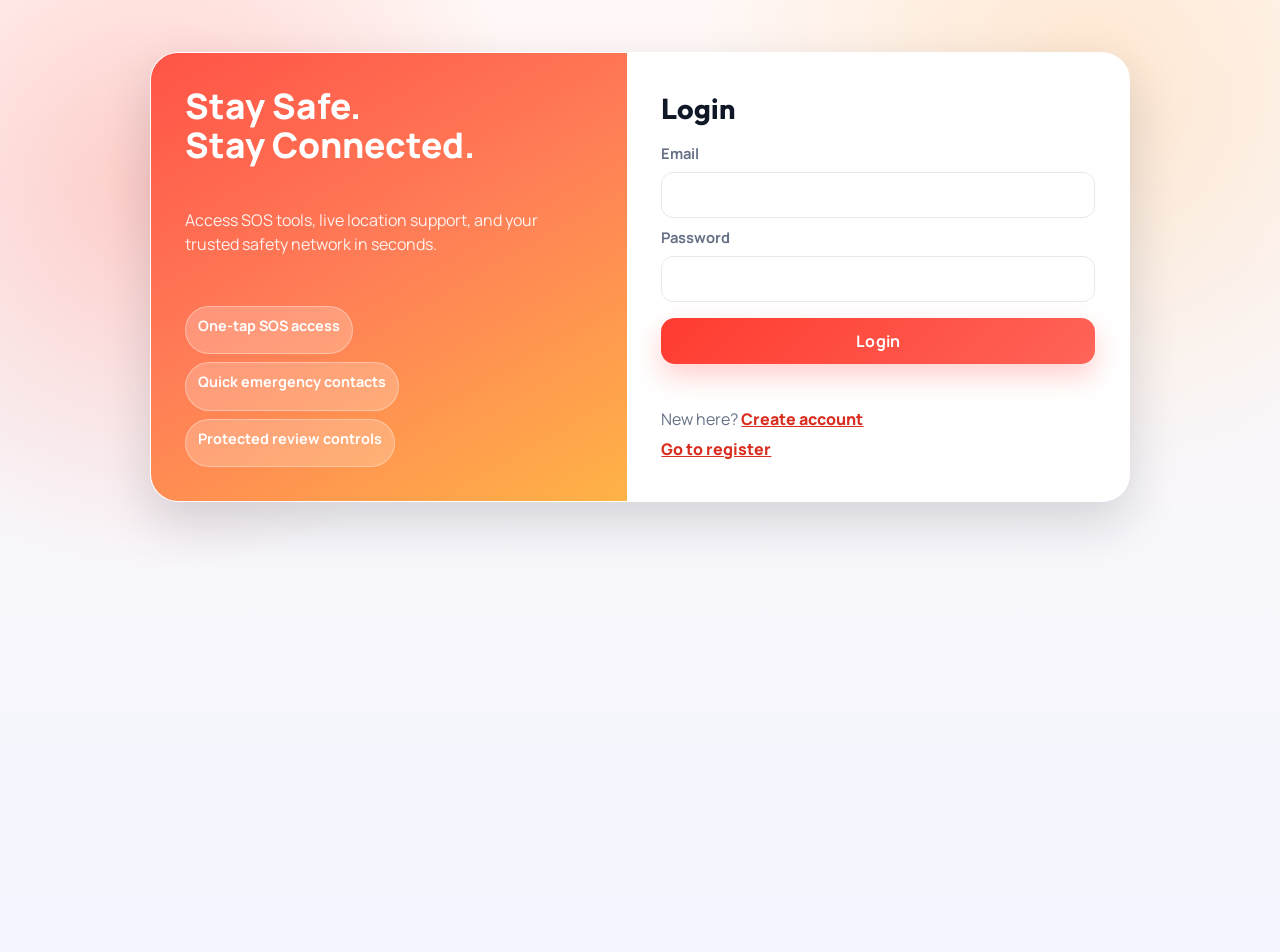
==== brand.html @ 470445c0 "Initial commit" ====
<!DOCTYPE html>
<html lang="en">
<head>
    <meta charset="UTF-8">
    <meta name="viewport" content="width=device-width, initial-scale=1.0">
    <title>Helping-code | Woman Safety Service</title>
    <link rel="stylesheet" href="style.css">
    <style>
        body.brand-page {
            background:
                radial-gradient(circle at 10% 18%, rgba(255, 92, 79, 0.26), transparent 28%),
                radial-gradient(circle at 85% 10%, rgba(255, 176, 84, 0.22), transparent 28%),
                linear-gradient(180deg, #fff8f6 0%, #f3f6ff 100%);
        }

        .brand-stage {
            width: min(100% - 24px, 1080px);
            margin: clamp(16px, 4vh, 36px) auto 28px;
            display: grid;
            grid-template-columns: 1fr;
            border-radius: 28px;
            overflow: hidden;
            border: 1px solid rgba(255, 255, 255, 0.65);
            box-shadow: 0 20px 50px rgba(16, 24, 40, 0.16);
            background: rgba(255, 255, 255, 0.78);
            backdrop-filter: blur(8px);
        }

        .brand-side {
            background: linear-gradient(150deg, #ff5347 0%, #ff7d57 46%, #ffb347 100%);
            color: #fff;
            padding: 24px;
            display: grid;
            gap: 14px;
        }

        .brand-side h1 {
            font-size: clamp(1.5rem, 3vw, 2.2rem);
            line-height: 1.1;
            font-weight: 900;
        }

        .brand-side p {
            color: rgba(255, 255, 255, 0.9);
        }

        .brand-pill-list {
            list-style: none;
            display: grid;
            gap: 8px;
            margin-top: 6px;
        }

        .brand-pill-list li {
            background: rgba(255, 255, 255, 0.22);
            border: 1px solid rgba(255, 255, 255, 0.34);
            border-radius: 999px;
            padding: 8px 12px;
            font-size: 0.9rem;
            font-weight: 700;
            width: fit-content;
        }

        .brand-content {
            background: rgba(255, 255, 255, 0.92);
            padding: 20px;
        }

        .brand-wrap {
            width: 100%;
            margin: 0;
            padding: 0;
        }

        .brand-wrap .brand-hero {
            border-radius: 20px;
            margin-bottom: 14px;
            box-shadow: none;
        }

        .brand-wrap .review-box {
            border-radius: 20px;
            margin-top: 0;
            box-shadow: none;
        }

        @media (min-width: 920px) {
            .brand-stage {
                grid-template-columns: 0.92fr 1.1fr;
                margin-top: 52px;
            }

            .brand-side {
                padding: 34px;
                gap: 18px;
            }

            .brand-content {
                padding: 34px;
            }
        }
    </style>
    <script src="script.js" defer></script>
</head>
<body class="brand-page">
<header>
    <div class="logo">HELPING-CODE</div>
    <div class="top-actions" aria-label="Header actions">
        <a class="menu-icon brand-link" href="index.html">Back to Safety App</a>
        <span id="currentUserLabel" class="menu-icon user-pill"></span>
        <button id="logoutBtn" type="button" class="menu-icon logout-btn">Logout</button>
    </div>
</header>

<section class="brand-stage" aria-label="Brand and review page">
    <aside class="brand-side">
        <h1>Helping-code | Woman Safety Service</h1>
        <p>
            Stay protected with fast SOS support, location sharing, and safety-first tools.
            Your feedback makes this safety platform stronger for every user.
        </p>
        <ul class="brand-pill-list">
            <li>Safe and simple rating flow</li>
            <li>Owner-only review controls</li>
            <li>Reliable emergency-first design</li>
        </ul>
    </aside>

    <div class="brand-content">
        <main class="brand-wrap">
            <section class="brand-hero">
                <h1>Rate Your Experience</h1>
                <p>
                    Share what worked well and what can be improved. Honest reviews help us deliver better safety support.
                </p>
            </section>

            <section class="review-box">
                <h2 class="section-title">Rate Us (5-Star Review System)</h2>
                <div id="starRating" class="stars" aria-label="5 star rating">
                    <span class="star" data-value="1">★</span>
                    <span class="star" data-value="2">★</span>
                    <span class="star" data-value="3">★</span>
                    <span class="star" data-value="4">★</span>
                    <span class="star" data-value="5">★</span>
                </div>

                <textarea id="reviewText" placeholder="Write your review..."></textarea>
                <button id="reviewSubmit">Submit Review</button>
                <button id="cancelEditReview" hidden>Cancel Edit</button>

                <p id="reviewSummary" class="review-summary">No reviews yet.</p>
                <ul id="reviewList" class="review-list"></ul>
            </section>
        </main>
    </div>
</section>
</body>
</html>
---- style.css ----
@import url("https://fonts.googleapis.com/css2?family=Manrope:wght@500;700;800&family=Outfit:wght@600;700;800;900&display=swap");

:root {
	--primary-red: #ff3b30;
	--primary-red-dark: #d92d20;
	--bg: #f4f6fb;
	--surface: #ffffff;
	--surface-muted: #f7f8fc;
	--text: #101828;
	--text-soft: #667085;
	--border: #e6e8f0;
	--shadow-sm: 0 8px 20px rgba(16, 24, 40, 0.06);
	--shadow-md: 0 18px 50px rgba(16, 24, 40, 0.12);
	--shadow-btn: 0 12px 28px rgba(255, 59, 48, 0.24);
	--radius-lg: 24px;
	--radius-md: 18px;
	--radius-sm: 12px;
}

* {
	box-sizing: border-box;
	margin: 0;
	padding: 0;
	font-family: "Manrope", "Segoe UI", sans-serif;
}

html {
	scroll-behavior: smooth;
}

body {
	min-height: 100vh;
	background:
		radial-gradient(circle at top left, rgba(255, 59, 48, 0.12), transparent 26%),
		radial-gradient(circle at top right, rgba(255, 179, 71, 0.14), transparent 28%),
		linear-gradient(180deg, #fbfcff 0%, var(--bg) 100%);
	color: var(--text);
	line-height: 1.5;
	-webkit-font-smoothing: antialiased;
	text-rendering: optimizeLegibility;
}

button,
input,
textarea {
	font: inherit;
}

button {
	border: none;
	cursor: pointer;
}

a {
	color: inherit;
	text-decoration: none;
}

button:focus-visible,
a:focus-visible,
input:focus-visible,
textarea:focus-visible {
	outline: 3px solid rgba(255, 59, 48, 0.28);
	outline-offset: 2px;
}

header {
	position: sticky;
	top: 0;
	z-index: 100;
	display: flex;
	justify-content: center;
	align-items: center;
	flex-wrap: wrap;
	gap: 16px;
	padding: 16px clamp(16px, 4vw, 28px);
	background: rgba(255, 255, 255, 0.82);
	backdrop-filter: blur(16px);
	border-bottom: 1px solid rgba(230, 232, 240, 0.9);
}

.logo {
	font-size: 1.15rem;
	font-family: "Outfit", sans-serif;
	font-weight: 900;
	letter-spacing: 0.08em;
	color: var(--primary-red);
	width: 100%;
	text-align: center;
}

.menu-icon {
	display: inline-flex;
	align-items: center;
	justify-content: center;
	min-height: 42px;
	padding: 0 16px;
	border-radius: 999px;
	background: linear-gradient(135deg, var(--primary-red), #ff6a5f);
	color: #fff;
	font-size: 0.9rem;
	font-weight: 700;
	box-shadow: 0 8px 20px rgba(255, 59, 48, 0.22);
	transition: transform 0.2s ease, box-shadow 0.2s ease, filter 0.2s ease;
}

.menu-icon:hover {
	transform: translateY(-1px);
	box-shadow: 0 12px 24px rgba(255, 59, 48, 0.25);
}

.menu-icon:active {
	transform: translateY(0);
}

.top-actions {
	display: inline-flex;
	align-items: center;
	gap: 10px;
	padding: 8px;
	border-radius: 999px;
	background: rgba(255, 255, 255, 0.68);
	border: 1px solid rgba(230, 232, 240, 0.95);
	box-shadow: 0 10px 24px rgba(16, 24, 40, 0.08);
}

.brand-link {
	background: linear-gradient(135deg, #ff5a4e, #ff826f);
	box-shadow: 0 10px 20px rgba(255, 90, 78, 0.28);
}

.user-pill {
	background: linear-gradient(135deg, #fffaf8, #fff3ee);
	color: #9a3412;
	border: 1px solid rgba(255, 140, 120, 0.4);
	box-shadow: none;
	font-weight: 800;
	max-width: 260px;
	overflow: hidden;
	text-overflow: ellipsis;
	white-space: nowrap;
}

.logout-btn {
	background: linear-gradient(135deg, #111827, #334155);
	color: #fff;
	box-shadow: 0 10px 20px rgba(15, 23, 42, 0.28);
}

.container,
.brand-wrap {
	width: min(100%, 920px);
	margin: 0 auto;
	padding: 24px clamp(16px, 4vw, 28px) 36px;
}

.container > *,
.brand-wrap > * {
	animation: rise-in 0.45s ease both;
}

.container > *:nth-child(2),
.brand-wrap > *:nth-child(2) {
	animation-delay: 0.08s;
}

.container > *:nth-child(3),
.brand-wrap > *:nth-child(3) {
	animation-delay: 0.14s;
}

.sos-container,
.contacts-section,
.review-box,
.brand-hero,
.card {
	background: var(--surface);
	border: 1px solid rgba(230, 232, 240, 0.9);
	box-shadow: var(--shadow-sm);
}

.sos-container,
.contacts-section,
.review-box,
.brand-hero {
	border-radius: var(--radius-lg);
	padding: 24px;
}

.sos-container {
	text-align: center;
	margin-bottom: 18px;
}

.sos-shell {
	display: grid;
	justify-items: center;
	gap: 10px;
	margin-bottom: 18px;
}

.sos-button {
	position: relative;
	width: clamp(180px, 44vw, 220px);
	height: clamp(180px, 44vw, 220px);
	display: grid;
	place-items: center;
	border-radius: 50%;
	background: radial-gradient(circle at 35% 30%, #ff6a5f 0%, var(--primary-red) 45%, var(--primary-red-dark) 100%);
	border: 10px solid rgba(255, 59, 48, 0.12);
	color: #fff;
	font-size: 2rem;
	font-weight: 900;
	letter-spacing: 0.08em;
	box-shadow: 0 20px 45px rgba(255, 59, 48, 0.28);
	overflow: hidden;
	isolation: isolate;
	transition: transform 0.18s ease, box-shadow 0.18s ease;
}

.sos-button:hover {
	transform: translateY(-1px);
	box-shadow: 0 24px 48px rgba(255, 59, 48, 0.3);
}

.sos-button:active {
	transform: scale(0.97);
}

.sos-button-label {
	position: relative;
	z-index: 2;
}

.sos-progress {
	--sos-progress: 0%;
	position: absolute;
	inset: 0;
	border-radius: 50%;
	background: conic-gradient(rgba(255, 255, 255, 0.98) var(--sos-progress), rgba(255, 255, 255, 0.12) 0);
	mask: radial-gradient(circle, transparent 60%, #000 61%);
	-webkit-mask: radial-gradient(circle, transparent 60%, #000 61%);
	opacity: 0;
	transition: opacity 0.2s ease;
	z-index: 1;
}

.sos-button.is-holding .sos-progress {
	opacity: 1;
}

.sos-hint,
.sos-status,
.location-text,
.input-error,
.review-summary,
.fake-call-subtitle,
.call-modal-number,
.call-modal-name {
	font-size: 0.95rem;
	color: var(--text-soft);
}

.sos-status {
	min-height: 1.4em;
	font-weight: 700;
	color: var(--primary-red-dark);
}

#locationBtn,
#saveContact,
#fakeCallBtn,
#endOutgoingCallBtn,
#reviewSubmit,
.auth-page button,
.accept-btn,
.decline-btn,
.end-call-btn {
	display: inline-flex;
	align-items: center;
	justify-content: center;
	gap: 8px;
	min-height: 46px;
	padding: 0 18px;
	border-radius: 14px;
	font-weight: 700;
	letter-spacing: 0.01em;
	transition: transform 0.2s ease, box-shadow 0.2s ease, opacity 0.16s ease, filter 0.2s ease;
}

#locationBtn,
#saveContact,
#fakeCallBtn,
#endOutgoingCallBtn,
#reviewSubmit,
.auth-page button {
	background: linear-gradient(135deg, var(--primary-red), #ff6458);
	color: #fff;
	box-shadow: var(--shadow-btn);
}

#locationBtn:hover,
#saveContact:hover,
#fakeCallBtn:hover,
#endOutgoingCallBtn:hover,
#reviewSubmit:hover,
.auth-page button:hover,
.accept-btn:hover,
.decline-btn:hover,
.end-call-btn:hover {
	transform: translateY(-1px) scale(1.01);
}

#locationBtn:active,
#saveContact:active,
#fakeCallBtn:active,
#endOutgoingCallBtn:active,
#reviewSubmit:active,
.auth-page button:active,
.accept-btn:active,
.decline-btn:active,
.end-call-btn:active {
	transform: translateY(0) scale(0.99);
}

button:disabled {
	opacity: 0.72;
	cursor: not-allowed;
}

button.is-loading {
	position: relative;
	color: transparent !important;
	pointer-events: none;
}

button.is-loading::after {
	content: "";
	position: absolute;
	width: 18px;
	height: 18px;
	border-radius: 50%;
	border: 2px solid rgba(255, 255, 255, 0.45);
	border-top-color: rgba(255, 255, 255, 0.98);
	animation: spin 0.8s linear infinite;
}

#locationBtn {
	margin-bottom: 10px;
}

.location-text {
	max-width: 560px;
	margin: 0 auto;
	padding: 14px 16px;
	border: 1px solid rgba(230, 232, 240, 0.95);
	border-radius: 16px;
	background: linear-gradient(180deg, #fff, #fbfcff);
	box-shadow: inset 0 1px 0 rgba(255, 255, 255, 0.75);
	word-break: break-word;
}

.location-text a {
	color: var(--primary-red-dark);
	font-weight: 700;
	text-decoration: underline;
}

.features-grid {
	display: grid;
	grid-template-columns: 1fr;
	gap: 16px;
	margin: 18px 0 26px;
}

.card {
	padding: 20px;
	border-radius: var(--radius-md);
	text-align: center;
	background: linear-gradient(180deg, #fff, #fbfcff);
}

.card h3 {
	margin-top: 10px;
	font-size: 0.95rem;
	font-weight: 700;
}

.section-title {
	margin-bottom: 16px;
	font-size: 1.15rem;
	font-weight: 800;
	color: var(--text);
}

.contacts-section {
	margin-bottom: 18px;
}

#contactNameInput,
#contactInput,
#reviewText {
	width: 100%;
	border: 1px solid var(--border);
	border-radius: 14px;
	background: #fff;
	color: var(--text);
	box-shadow: inset 0 1px 2px rgba(16, 24, 40, 0.03);
}

#contactNameInput,
#contactInput {
	padding: 13px 14px;
	margin-bottom: 10px;
}

.input-error {
	min-height: 1.2em;
	margin-bottom: 10px;
	font-weight: 700;
	color: var(--primary-red-dark);
}

#saveContact {
	margin-bottom: 12px;
}

#contactList,
.review-list {
	list-style: none;
	display: grid;
	gap: 12px;
}

#contactList {
	margin-bottom: 12px;
}

#contactList li {
	display: flex;
	justify-content: space-between;
	align-items: center;
	gap: 12px;
	padding: 14px;
	border: 1px solid var(--border);
	border-radius: 16px;
	background: linear-gradient(180deg, #fff, #fbfcff);
}

#contactList li > span:first-child {
	display: grid;
	gap: 2px;
}

#contactList li > span:last-child {
	display: inline-flex;
	align-items: center;
	gap: 8px;
}

#contactList li button,
.contact-row a,
.call-modal-card button,
.fake-call-panel button {
	min-height: 40px;
	padding: 0 12px;
	border-radius: 12px;
	font-weight: 700;
}

#contactList li button {
	background: #f3f4f6;
	color: var(--text);
}

#contactList li button:hover {
	background: #e9ecf3;
}

.contact-row {
	display: flex;
	justify-content: space-between;
	align-items: center;
	gap: 12px;
	padding: 14px;
	border-radius: 16px;
	background: #fdfdfd;
	border: 1px solid var(--border);
}

.contact-info b {
	display: block;
	font-size: 1rem;
}

.contact-info span {
	font-size: 0.9rem;
	color: var(--text-soft);
}

.call-icon {
	display: inline-flex;
	align-items: center;
	justify-content: center;
	width: 42px;
	height: 42px;
	border-radius: 12px;
	background: rgba(52, 199, 89, 0.12);
	color: #1f9d52;
	font-size: 1.1rem;
}

#fakeCallBtn {
	margin: 4px 0 18px;
}

.guardian-section {
	margin-bottom: 18px;
	padding: 20px;
	border-radius: var(--radius-lg);
	background: var(--surface);
	border: 1px solid var(--border);
	box-shadow: var(--shadow-sm);
}

.guardian-description {
	color: var(--text-soft);
	font-size: 0.92rem;
	margin-bottom: 16px;
}

.guardian-toggle-row {
	display: flex;
	align-items: center;
	gap: 12px;
	margin-bottom: 16px;
	flex-wrap: wrap;
}

.switch {
	position: relative;
	display: inline-block;
	width: 46px;
	height: 26px;
	flex-shrink: 0;
}

.switch input {
	opacity: 0;
	width: 0;
	height: 0;
}

.switch-slider {
	position: absolute;
	inset: 0;
	background: #d0d5dd;
	border-radius: 999px;
	cursor: pointer;
	transition: background 0.2s ease;
}

.switch-slider::before {
	content: "";
	position: absolute;
	width: 20px;
	height: 20px;
	left: 3px;
	top: 3px;
	background: #fff;
	border-radius: 50%;
	transition: transform 0.2s ease;
	box-shadow: var(--shadow-sm);
}

.switch input:checked + .switch-slider {
	background: var(--primary-red);
}

.switch input:checked + .switch-slider::before {
	transform: translateX(20px);
}

.guardian-status {
	margin-left: auto;
	padding: 4px 12px;
	border-radius: 999px;
	font-size: 0.8rem;
	font-weight: 800;
}

.guardian-status--neutral {
	background: #f1f2f6;
	color: var(--text-soft);
}

.guardian-status--loading {
	background: rgba(255, 179, 71, 0.16);
	color: #b25e09;
}

.guardian-status--active {
	background: rgba(52, 199, 89, 0.14);
	color: #1f9d52;
}

.guardian-status--error {
	background: rgba(255, 59, 48, 0.14);
	color: var(--primary-red-dark);
}

.guardian-codeword-row {
	display: grid;
	gap: 8px;
	margin-bottom: 6px;
}

.guardian-codeword-row label {
	font-size: 0.85rem;
	font-weight: 700;
	color: var(--text-soft);
}

#guardianCodeWord {
	width: 100%;
	padding: 13px 14px;
	border: 1px solid var(--border);
	border-radius: 14px;
	background: #fff;
	color: var(--text);
}

#guardianSaveCodeWord {
	justify-self: start;
	min-height: 40px;
	padding: 0 16px;
	border-radius: 12px;
	font-weight: 700;
	background: #f3f4f6;
	color: var(--text);
}

#guardianSaveCodeWord:hover {
	background: #e9ecf3;
}

.guardian-feedback {
	min-height: 1.2em;
	font-size: 0.85rem;
	font-weight: 700;
	color: #1f9d52;
	margin-bottom: 10px;
}

.guardian-privacy-note {
	font-size: 0.78rem;
	color: var(--text-soft);
	border-top: 1px dashed var(--border);
	padding-top: 10px;
}

.failsafe-modal {
	position: fixed;
	inset: 0;
	padding: 20px;
	display: flex;
	align-items: center;
	justify-content: center;
	background: rgba(10, 13, 20, 0.72);
	backdrop-filter: blur(14px);
	z-index: 1200;
}

.failsafe-modal[hidden] {
	display: none;
}

.failsafe-card {
	width: min(100%, 380px);
	border-radius: 28px;
	box-shadow: var(--shadow-md);
	background: linear-gradient(180deg, #ffffff, #f8fafc);
	border: 1px solid rgba(230, 232, 240, 0.96);
	padding: 28px 22px;
	text-align: center;
}

.failsafe-label {
	font-size: 0.78rem;
	font-weight: 800;
	letter-spacing: 0.14em;
	text-transform: uppercase;
	color: var(--primary-red-dark);
	margin-bottom: 10px;
}

.failsafe-card h3 {
	font-size: 1.35rem;
	font-weight: 900;
	color: var(--text);
	margin-bottom: 8px;
}

.failsafe-reason {
	color: var(--text-soft);
	font-size: 0.92rem;
	margin-bottom: 18px;
}

.failsafe-countdown {
	display: flex;
	flex-direction: column;
	align-items: center;
	gap: 4px;
	margin-bottom: 20px;
}

#failsafeCountdownValue {
	font-size: 3rem;
	font-weight: 900;
	color: var(--primary-red-dark);
	line-height: 1;
}

.failsafe-countdown-unit {
	font-size: 0.8rem;
	color: var(--text-soft);
}

.failsafe-hint {
	font-size: 0.85rem;
	color: var(--text-soft);
	margin-bottom: 16px;
}

.failsafe-cancel-btn {
	width: 100%;
	min-height: 48px;
	border-radius: 14px;
	font-weight: 800;
	background: linear-gradient(135deg, #1f9d52, #34c759);
	color: #fff;
}

.call-modal,
.fake-call-screen {
	position: fixed;
	inset: 0;
	padding: 20px;
	display: flex;
	align-items: center;
	justify-content: center;
	background: rgba(10, 13, 20, 0.62);
	backdrop-filter: blur(14px);
	opacity: 0;
	visibility: hidden;
	pointer-events: none;
	transition: opacity 0.22s ease, visibility 0.22s ease;
	z-index: 1100;
}

.call-modal.visible,
.fake-call-screen.visible {
	opacity: 1;
	visibility: visible;
	pointer-events: auto;
}

.call-modal-card,
.fake-call-panel {
	width: min(100%, 380px);
	border-radius: 28px;
	box-shadow: var(--shadow-md);
	transform: translateY(20px) scale(0.96);
	opacity: 0;
	transition: transform 0.22s ease, opacity 0.22s ease;
	pointer-events: auto;
}

.call-modal.visible .call-modal-card,
.fake-call-screen.visible .fake-call-panel {
	transform: translateY(0) scale(1);
	opacity: 1;
}

.call-modal-card {
	background: linear-gradient(180deg, #ffffff, #f8fafc);
	border: 1px solid rgba(230, 232, 240, 0.96);
	padding: 24px 22px;
	text-align: center;
}

.call-modal-label {
	font-size: 0.78rem;
	font-weight: 800;
	letter-spacing: 0.18em;
	text-transform: uppercase;
	color: var(--primary-red-dark);
	margin-bottom: 10px;
}

.call-modal-card h3 {
	font-size: 1.45rem;
	font-weight: 900;
	color: var(--text);
	margin-bottom: 8px;
}

.call-modal-name {
	font-size: 1.05rem;
	font-weight: 800;
	color: var(--text);
	margin-bottom: 4px;
}

.call-modal-number {
	margin-bottom: 18px;
}

#endOutgoingCallBtn {
	width: 100%;
	background: linear-gradient(135deg, var(--primary-red-dark), #ff4d43);
	color: #fff;
}

.fake-call-panel {
	background: linear-gradient(180deg, #10151f 0%, #0b0f16 100%);
	border: 1px solid rgba(255, 255, 255, 0.08);
	padding: 28px 22px;
	text-align: center;
	color: #fff;
}

.fake-call-label {
	font-size: 0.8rem;
	font-weight: 800;
	letter-spacing: 0.18em;
	text-transform: uppercase;
	color: #ff8f87;
	margin-bottom: 12px;
}

.fake-call-panel h2 {
	font-size: 1.95rem;
	font-weight: 900;
	margin-bottom: 8px;
}

.fake-call-subtitle {
	color: rgba(255, 255, 255, 0.76);
	margin-bottom: 22px;
}

.fake-call-actions,
.active-call-state {
	display: grid;
	gap: 12px;
}

.accept-btn {
	background: linear-gradient(135deg, #2ecc71, #1aa55a);
	color: #fff;
}

.decline-btn {
	background: rgba(255, 255, 255, 0.12);
	color: #fff;
	border: 1px solid rgba(255, 255, 255, 0.14);
}

.end-call-btn {
	background: linear-gradient(135deg, #ff5d52, #d92d20);
	color: #fff;
}

#incomingCallActions {
	grid-template-columns: repeat(2, minmax(0, 1fr));
}

#activeCallState {
	margin-top: 6px;
	justify-items: center;
	color: rgba(255, 255, 255, 0.88);
}

.review-box {
	margin-top: 18px;
	border-radius: var(--radius-lg);
}

.stars {
	display: flex;
	gap: 8px;
	margin: 14px 0 16px;
	font-size: 1.7rem;
}

.star {
	cursor: pointer;
	color: #c8cfda;
	transition: transform 0.15s ease, color 0.15s ease;
	user-select: none;
}

.star.active {
	color: #ffb400;
	transform: translateY(-1px) scale(1.05);
}

#reviewText {
	min-height: 110px;
	padding: 14px;
	resize: vertical;
	margin-bottom: 12px;
}

.review-summary {
	margin-top: 14px;
	font-weight: 800;
	color: var(--primary-red-dark);
}

.review-item {
	padding: 10px;
	border-radius: 14px;
	background: #fff5e6;
	border: 1px solid #ffe0ad;
	color: #6b4d00;
}

.review-item p {
	margin: 0;
}

.review-actions {
	display: flex;
	gap: 8px;
	margin-top: 10px;
}

.review-edit-btn,
.review-delete-btn,
#cancelEditReview {
	min-height: 38px;
	padding: 0 12px;
	border-radius: 10px;
	font-weight: 700;
}

.review-edit-btn {
	background: #edf2ff;
	color: #1d4ed8;
}

.review-delete-btn {
	background: #fee2e2;
	color: #b42318;
}

#cancelEditReview {
	margin-left: 10px;
	background: #f3f4f6;
	color: #374151;
}

.brand-page {
	min-height: 100vh;
	background:
		radial-gradient(circle at top left, rgba(255, 59, 48, 0.1), transparent 26%),
		linear-gradient(180deg, #fff8f7 0%, #f4f6fb 100%);
	padding-bottom: 28px;
}

.brand-hero h1 {
	font-size: clamp(1.6rem, 3vw, 2.1rem);
	margin-bottom: 12px;
	color: var(--text);
}

.brand-hero p {
	color: var(--text-soft);
	font-size: 1rem;
}

.review-list {
	margin-top: 14px;
}

.auth-page {
	width: min(100% - 24px, 460px);
	margin: clamp(22px, 8vh, 70px) auto;
	padding: 24px;
	border-radius: 22px;
	background: var(--surface);
	border: 1px solid rgba(230, 232, 240, 0.92);
	box-shadow: var(--shadow-md);
	animation: rise-in 0.45s ease both;
}

.auth-page h1 {
	font-family: "Outfit", sans-serif;
	font-size: 1.8rem;
	margin-bottom: 14px;
}

.auth-page form {
	display: grid;
	gap: 8px;
	margin-bottom: 12px;
}

.auth-page label {
	font-size: 0.92rem;
	font-weight: 700;
	color: var(--text-soft);
}

.auth-page input {
	min-height: 46px;
	padding: 0 14px;
	border: 1px solid var(--border);
	border-radius: 12px;
	background: #fff;
}

.auth-page button {
	margin-top: 8px;
}

#authMessage {
	min-height: 1.2em;
	margin: 6px 0 8px;
	font-weight: 700;
	color: var(--primary-red-dark);
}

.auth-page p {
	color: var(--text-soft);
	margin: 6px 0;
}

.auth-page a {
	color: var(--primary-red-dark);
	font-weight: 800;
	text-decoration: underline;
}

@keyframes spin {
	to {
		transform: rotate(360deg);
	}
}

@keyframes rise-in {
	from {
		opacity: 0;
		transform: translateY(12px);
	}

	to {
		opacity: 1;
		transform: translateY(0);
	}
}

@media (min-width: 721px) {
	header {
		justify-content: space-between;
		flex-wrap: nowrap;
	}

	.logo {
		width: auto;
		text-align: left;
	}

	.features-grid {
		grid-template-columns: repeat(2, minmax(0, 1fr));
	}

	.top-actions {
		margin-left: auto;
	}
}

@media (max-width: 720px) {
	header {
		gap: 10px;
	}

	.menu-icon {
		min-height: 40px;
		font-size: 0.82rem;
		padding: 0 12px;
	}

	.top-actions {
		width: 100%;
		justify-content: center;
		flex-wrap: wrap;
		border-radius: 18px;
		padding: 8px;
	}

	.user-pill {
		max-width: 100%;
	}

	.container,
	.brand-wrap {
		padding-inline: 14px;
	}

	.sos-container,
	.contacts-section,
	.review-box,
	.brand-hero {
		padding: 18px;
		border-radius: 20px;
	}

	#contactList li {
		flex-direction: column;
		align-items: stretch;
	}

	#contactList li > span:last-child {
		justify-content: flex-end;
	}

	#incomingCallActions {
		grid-template-columns: 1fr;
	}

	.call-modal-card,
	.fake-call-panel {
		width: 100%;
		border-radius: 24px;
	}
}
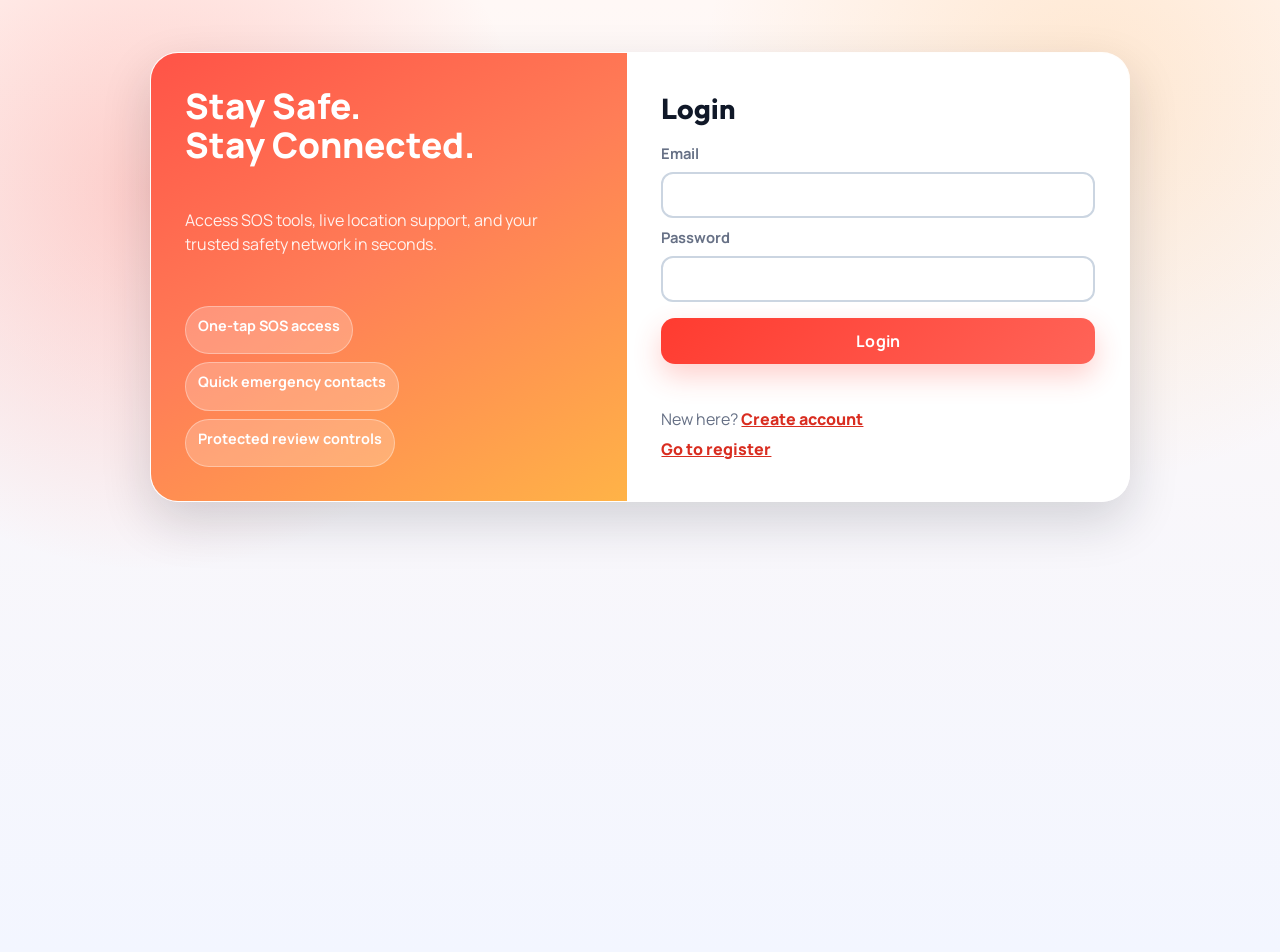
==== commit e92bd0e9: "Fix SOS hold, CORB deployment, and console output" ====
--- a/brand.html
+++ b/brand.html
@@ -4,7 +4,7 @@
     <meta charset="UTF-8">
     <meta name="viewport" content="width=device-width, initial-scale=1.0">
     <title>Helping-code | Woman Safety Service</title>
-    <link rel="stylesheet" href="style.css">
+    <link rel="stylesheet" href="style.css?v=20261007">
     <style>
         body.brand-page {
             background:
@@ -100,7 +100,7 @@
             }
         }
     </style>
-    <script src="script.js" defer></script>
+    <script src="script.js?v=20261007" defer></script>
 </head>
 <body class="brand-page">
 <header>
--- a/style.css
+++ b/style.css
@@ -1,5 +1,14 @@
 @import url("https://fonts.googleapis.com/css2?family=Manrope:wght@500;700;800&family=Outfit:wght@600;700;800;900&display=swap");
 
+/* Performance optimizations */
+@media (prefers-reduced-motion: reduce) {
+	* {
+		animation-duration: 0.01ms !important;
+		animation-iteration-count: 1 !important;
+		transition-duration: 0.01ms !important;
+		scroll-behavior: auto !important;
+	}
+}
 :root {
 	--primary-red: #ff3b30;
 	--primary-red-dark: #d92d20;
@@ -1018,9 +1027,17 @@
 .auth-page input {
 	min-height: 46px;
 	padding: 0 14px;
-	border: 1px solid var(--border);
+	border: 2px solid #cbd5e1;
 	border-radius: 12px;
 	background: #fff;
+	color: var(--text);
+	transition: border-color 0.2s ease, box-shadow 0.2s ease;
+}
+
+.auth-page input:focus {
+	border-color: var(--primary-red);
+	box-shadow: 0 0 0 4px rgba(255, 59, 48, 0.12);
+	outline: none;
 }
 
 .auth-page button {
@@ -1060,6 +1077,31 @@
 	to {
 		opacity: 1;
 		transform: translateY(0);
+	}
+}
+
+@keyframes pulse-emergency {
+	0%, 100% {
+		box-shadow: 0 0 0 0 rgba(255, 59, 48, 0.7);
+		background: linear-gradient(180deg, #fbfcff 0%, var(--bg) 100%);
+	}
+	50% {
+		box-shadow: 0 0 40px 20px rgba(255, 59, 48, 0);
+		background: linear-gradient(180deg, rgba(255, 59, 48, 0.05) 0%, var(--bg) 100%);
+	}
+}
+
+body.emergency-active {
+	animation: pulse-emergency 1s infinite;
+}
+
+@media (prefers-reduced-motion: no-preference) {
+	.sos-button {
+		will-change: transform, box-shadow;
+	}
+	
+	.menu-icon {
+		will-change: transform, box-shadow;
 	}
 }
 
